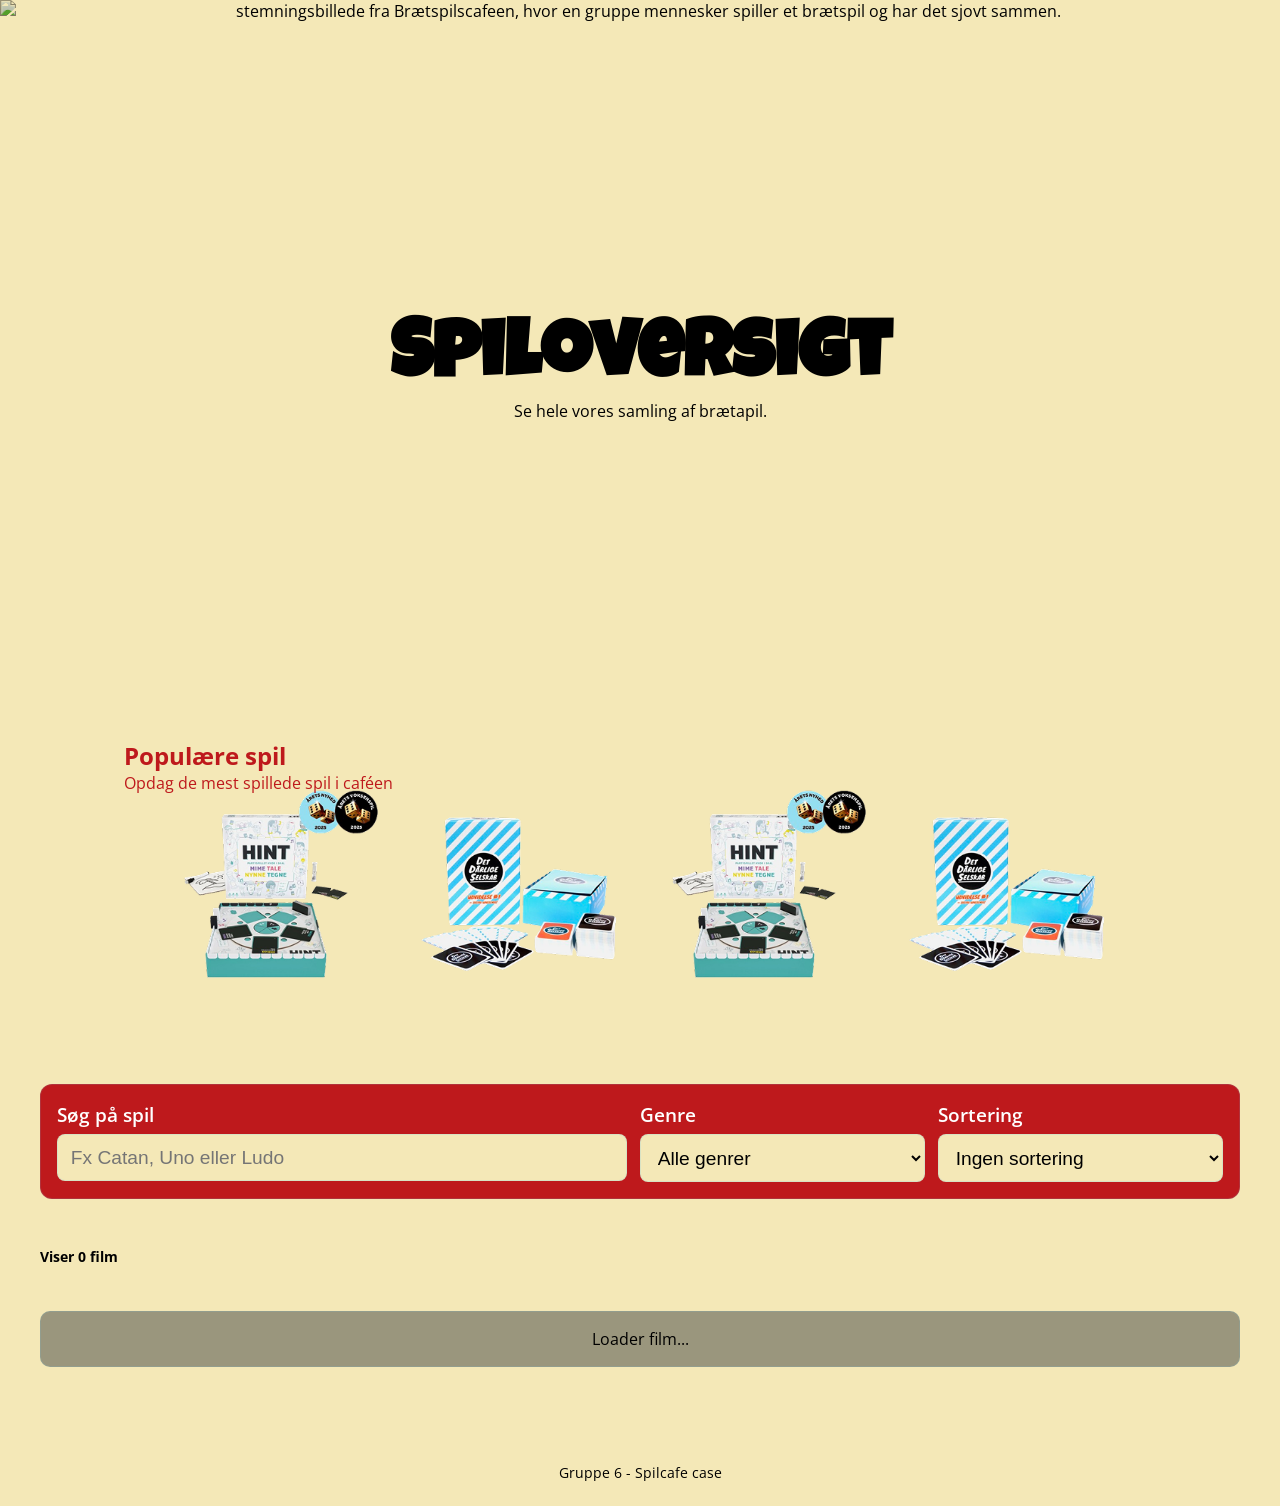
==== movie-app-main/index.html @ 8e628de6 "commit-nat" ====
<!doctype html>
<html lang="da">
  <head>
    <meta charset="UTF-8" />
    <meta name="viewport" content="width=device-width, initial-scale=1.0" />
    <title>Movie App</title>
    <link rel="stylesheet" href="app.css" />
    <link rel="shortcut icon" href="https://images.squarespace-cdn.com/content/v1/61fd2c9026a58c435d260f4c/1af90772-e642-4309-a2cb-f4161e36855e/SC-logo-2023-transparant-BG+Small+Crop.png?format=1500w" type="image/x-icon" />
    <link href="https://fonts.googleapis.com/css2?family=Luckiest+Guy&family=Open+Sans&display=swap" rel="stylesheet" />
  </head>

  <body>

  <header>
    <h1>Spiloversigt</h1>
    <p>Se hele vores samling af brætapil.</p>
    <img src="https://images.squarespace-cdn.com/content/v1/61fd2c9026a58c435d260f4c/a9104401-e768-4705-9af6-7a849b84ee5d/IMG20250704190926.jpg" alt="stemningsbillede fra Brætspilscafeen, hvor en gruppe mennesker spiller et brætspil og har det sjovt sammen." class="header-image">
  </header>  
  
<section class="hero">
  <div class="hero-slider">
    <img src="Img/hint.png" alt="Hint spil" class="hero-slide active" />
    <img src="Img/daarlige-selskab.png" alt="Det Dårlige Selskab" class="hero-slide" />
    <img src="Img/hint.png" alt="Hint spil" class="hero-slide active" />
    <img src="Img/daarlige-selskab.png" alt="Det Dårlige Selskab" class="hero-slide" />
  </div>

  <div class="hero-content">
    <h1>Populære spil</h1>
    <p>Opdag de mest spillede spil i caféen</p>
  </div>
</section>

    <main>
      <section class="controls">
        <div class="control-group">
          <label for="search-input">Søg på spil</label>
          <input type="text" id="search-input" placeholder="Fx Catan, Uno eller Ludo" />
        </div>

        <div class="control-group">
          <label for="genre-select">Genre</label>
          <select id="genre-select">
            <option value="all">Alle genrer</option>
          </select>
        </div>

        <div class="control-group">
          <label for="sort-select">Sortering</label>
          <select id="sort-select">
            <option value="none">Ingen sortering</option>
            <option value="title">Titel (A-Å)</option>
            <option value="year">Årstal (nyeste først)</option>
            <option value="rating">Rating (højeste først)</option>
          </select>
        </div>
      </section>

      <section class="status-bar">
        <p id="movie-count">Viser 0 film</p>
      </section>

      <section id="movie-list" class="movie-grid">
        <p class="loading">Loader film...</p>
      </section>
    </main>

    <footer>
      <p>Gruppe 6 - Spilcafe case</p>
    </footer>

    <!-- Game Detail Dialog -->
    <dialog id="movie-dialog">
      <form method="dialog">
        <button id="close-dialog" aria-label="Luk">✕</button>
        <div id="dialog-content">
          <!-- Spildetaljer indsættes her via JavaScript -->
        </div>
      </form>
    </dialog>

    <script src="app.js"></script>
  </body>
</html>
---- movie-app-main/app.css ----
:root {
  --clr-available: #778C00;
  --clr-not-available: #E63E24;
  --text-light: #FFFFFF;
  --text-dark: #000000;
  --bg-clr: #f4e8b7;
  --card-bg: #EFE3D8;
  --red-clr: #BE191C;
  --font-fam-headline: "Luckiest Guy";
  --font-fam-txt-body: "Open Sans";
}

* {
  margin: 0;
  padding: 0;
  box-sizing: border-box;
}


body {
  font-family: var(--font-fam-txt-body), sans-serif;
  background: var(--bg-clr);
  color: var(--text-dark);
  min-height: 100vh;
}

header {
  background: var(--bg-clr);
  text-align: center;
  overflow: hidden; /* vigtig! */
  position: relative;
  padding: 20rem 0 20rem;
}

header h1 {
  font-size: clamp(4rem, 7vw, 5rem);
  color: var(--text-dark);
  font-family: var(--font-fam-headline);
  position: relative;
  text-align: center;
  
}

header h1,
.subtitle {
  position: relative;
  z-index: 2;
}

.subtitle {
  font-size: 1.5rem;
  color: var(--red-clr);
  margin-top: 0.4rem;
  position:absolute;
  text-align: center;
 
}

.header-image {
  position: absolute;
  inset: 0; /* top:0; left:0; right:0; bottom:0 */
  width: 100%;
  height: 100%;
  object-fit: cover; /* fylder hele uden at strække */
  opacity: 0.8;
  z-index: 0;
  transition: opacity 0.2s ease-out;
  mix-blend-mode: multiply;
}

header::after {
  content: "";
  position: absolute;
  inset: 0;
  z-index: 1;

  background: linear-gradient(
    to bottom,
    rgba(244, 232, 183, 0) 60%,   /* gennemsigtigt (viser billede) */
    var(--bg-clr) 100%            /* din baggrund */
  );
}

.hero {
  padding: 2rem 1rem;
  position: relative;
  min-height: 30vh;
  padding: 2rem;
  display: flex;
  flex-direction: column;
  justify-content: flex-start;
}

/* slider container */
.hero-slider {
  position: absolute;
  inset: 0;
  display: flex;
  gap: 1.5rem;
  justify-content: center;
  overflow-x: auto;
  align-items: center;
  flex: 1;
}

/* billeder */
.hero-slide {
  min-width: 180px;   
  max-width: 220px;
  height: 260px;
  padding-top: 1rem;
  object-fit: contain;
  border-radius: 12px;

  transition: transform 0.2s ease;
  cursor: pointer;
}

/* aktivt billede */
.hero-slide.active {
  opacity: 1;
}
.hero-slide:hover {
  transform: scale(1.1);
}

/* tekst ovenpå */
.hero-content {
  position: absolute;
  z-index: 2;
  text-align: left;
  top: 1.5rem;
  left: 1.5rem;
  transform: translateY(-50%);
  color: var(--red-clr);
  margin-left: 100px;
}


main {
  width: min(1200px, 94vw);
  margin: 0 auto;
  padding: 1.5rem 0 3rem;
}

.movie-grid {
  display: grid;
  grid-template-columns: 1fr;
  gap: clamp(1.5rem, 3vw, 2.5rem);
  padding: 2rem 0;
}

@media (min-width: 600px) {
  .movie-grid {
    grid-template-columns: 1fr 1fr;
  }
}

@media (min-width: 992px) {
  .movie-grid {
    grid-template-columns: 1fr 1fr 1fr;
  }
}

@media (min-width: 1400px) {
  .movie-grid {
    grid-template-columns: 1fr 1fr 1fr 1fr;
  }
}

.movie-card {
  background: var(--card-bg);
  border: 1px solid rgba(255, 255, 255, 0.2);
  border-radius: 16px;
  overflow: hidden;
  cursor: pointer;
  box-shadow: 0 4px 16px rgba(0, 0, 0, 0.3);
  transition:
    transform 200ms ease,
    box-shadow 200ms ease,
    border-color 200ms ease;
  font-family: var(--font-fam-txt-body);
  color: var(--text-dark);
  width: 350px;
}

.movie-card:hover {
  transform: translateY(-8px) scale(1.02);
  box-shadow: 0 20px 40px rgba(0, 0, 0, 0.45);
  border-color: #000000;
}

.movie-card:focus-visible {
  outline: 2px solid 
}

.movie-poster {
  width: 100%;
  height: 400px;
  object-fit: cover;
  display: block;
  transition: transform 200ms ease;
}

.movie-card:hover .movie-poster {
  transform: scale(1.05);
}

.movie-info {
  padding: 1.5rem;
}

.movie-info h2 {
  font-size: clamp(1.125rem, 2vw, 1.375rem);
  font-weight: 600;
  color: var(--text-dark);
  margin: 0 0 0.5rem 0;
}

.genre {
  font-size: 0.8rem;
  color: #d5e5f1;
  margin-top: 0.3rem;
}


.controls {
  background: var(--red-clr);
  border: 1px solid rgba(105, 200, 240, 0.15);
  border-radius: 12px;
  backdrop-filter: blur(4px);
  padding: 1rem;
  display: grid;
  grid-template-columns: 2fr 1fr 1fr;
  gap: 0.8rem;
  margin-bottom: 3rem;
  margin-top: 3rem;
  color: var(--text-light);
}

.control-group {
  display: flex;
  flex-direction: column;
  gap: 0.4rem;
}

.control-group label {
  font-weight: 600;
  font-size: 1.2rem;
  color: var(--text-muted);
}

.control-group input,
.control-group select {
  width: 100%;
  background: var(--bg-clr);
  border: 1px solid rgba(105, 200, 240, 0.2);
  color: var(--text-dark);
  border-radius: 8px;
  padding: 0.7rem 0.8rem;
  font-size: 1.2rem;
  outline: 2px solid transparent;
  transition: outline-color 160ms ease;
}

.control-group input:focus,
.control-group select:focus {
  outline-color: rgba(105, 200, 240, 0.3);
  border-color: var(--accent);
}

/* ===== DAG 4: Enhanced Cards & Badges ===== */
.title-row {
  display: flex;
  justify-content: space-between;
  align-items: center;
  gap: 0.5rem;
  margin-bottom: 0.4rem;
}

.year-badge {
  border-radius: 999px;
  background: rgba(105, 200, 240, 0.2);
  color: #92dafd;
  font-size: 0.68rem;
  font-weight: 700;
  padding: 0.35rem 0.42rem;
  white-space: nowrap;
}

.movie-rating {
  margin-top: 0.45rem;
  color: #ffcf4d;
  font-weight: 700;
  font-size: 1rem;
}

.director-line {
  font-size: 0.75rem;
  color: #d1e1ed;
  margin-top: 0.4rem;
  line-height: 1.4;
}


@keyframes dialog-in {
  from {
    opacity: 0;
    transform: translate(-50%, -46%) scale(0.94);
  }
  to {
    opacity: 1;
    transform: translate(-50%, -50%) scale(1);
  }
}

@keyframes backdrop-in {
  from {
    opacity: 0;
  }
  to {
    opacity: 1;
  }
}

dialog#movie-dialog {
  width: min(94vw, 980px);
  max-height: 90vh;
  padding: 0;
  border: 1px solid rgba(105, 200, 240, 0.24);
  border-radius: 14px;
  background: #d1ceae;
  color: var(--text-light);
  box-shadow: 0 28px 60px rgba(0, 0, 0, 0.6);
  overflow: hidden;
  position: fixed;
  left: 50%;
  top: 50%;
  transform: translate(-50%, -50%);
  margin: 0;
  animation: dialog-in 260ms cubic-bezier(0.22, 1, 0.36, 1) both;
}

dialog#movie-dialog::backdrop {
  background: rgba(2, 5, 10, 0.72);
  backdrop-filter: blur(6px);
  animation: backdrop-in 260ms ease both;
}

dialog#movie-dialog form {
  margin: 0;
  padding: 0;
}

#close-dialog {
  position: absolute;
  top: 0.85rem;
  right: 0.85rem;
  width: 2.35rem;
  height: 2.35rem;
  border-radius: 999px;
  border: 1px solid rgba(105, 200, 240, 0.35);
  background: rgba(12, 17, 26, 0.75);
  color: var(--text-light);
  font-size: 1.1rem;
  cursor: pointer;
  display: grid;
  place-items: center;
  transition:
    background-color 160ms ease,
    color 160ms ease,
    transform 160ms ease;
  z-index: 10;
}

#close-dialog:hover,
#close-dialog:focus-visible {
  background: var(--accent);
  color: var(--bg-dark);
  transform: scale(1.06);
}

#dialog-content {
  display: grid;
  grid-template-columns: minmax(260px, 0.95fr) 1.4fr;
  gap: 1.6rem;
  align-items: start;
  padding: 1.4rem;
  overflow-y: auto;
  max-height: 90vh;
}

#dialog-content img.movie-poster {
  width: 100%;
  height: auto;
  border-radius: 10px;
  border: 1px solid rgba(105, 200, 240, 0.2);
  box-shadow: 0 16px 40px rgba(0, 0, 0, 0.45);
}

.dialog-details {
  display: flex;
  flex-direction: column;
  gap: 0.75rem;
  padding-right: 0.6rem;
}

#dialog-content h2 {
  margin: 0;
  font-size: clamp(1.45rem, 3.2vw, 2rem);
  line-height: 1.2;
  color: black;
}

#dialog-content .movie-year {
  display: inline-block;
  margin-left: 0.45rem;
  padding: 0.2rem 0.55rem;
  border-radius: 999px;
  background: rgba(105, 200, 240, 0.18);
  color: rgba(105, 200, 240, 0.18);
  font-size: 0.85rem;
  font-weight: 700;
}

#dialog-content p {
  margin: 0;
  color: rgba(0, 0, 0, 0.18);
  line-height: 1.55;
}

#dialog-content p strong {
  color: var(--text-light);
}

#dialog-content .movie-genre {
  color: black;
  font-size: 0.95rem;
}

.movie-description {
  margin-top: 0.45rem !important;
  padding: 0.9rem;
  background: rgba(105, 200, 240, 0.08);
  border: 1px solid rgba(105, 200, 240, 0.2);
  border-left: 4px solid var(--accent);
  border-radius: 10px;
  color: var(--text-light) !important;
}

@media (max-width: 768px) {
  #dialog-content {
    grid-template-columns: 1fr;
    gap: 1rem;
    padding: 1rem;
  }

  #dialog-content img.movie-poster {
    max-width: 300px;
    margin: 0 auto;
  }

  .dialog-details {
    text-align: center;
    padding-right: 0;
  }
}

/* ===== Status & Empty States ===== */
.status-bar {
  margin: 0.8rem 0;
}

#movie-count {
  font-size: 0.9rem;
  color: var(--text-muted);
  font-weight: 700;
}

.empty,
.loading {
  text-align: center;
  color: var(--text-muted);
  border: 1px solid rgba(105, 200, 240, 0.15);
  border-radius: 10px;
  padding: 1rem;
  background: rgba(20, 28, 39, 0.4);
  grid-column: 1 / -1;
}

footer {
  text-align: center;
  color: var(--text-muted);
  font-size: 0.85rem;
  padding: 1rem 0 1.5rem;
}

/* ===== Responsive ===== */
@media (max-width: 900px) {
  .controls {
    grid-template-columns: 1fr;
  }
}

@media (max-width: 700px) {
  header {
    padding: 1rem 0.8rem;
  }

  .controls {
    padding: 0.8rem;
  }

  #dialog-content h2 {
    font-size: 1.5rem;
  }

  .movie-card .movie-poster {
    height: 300px;
  }
}
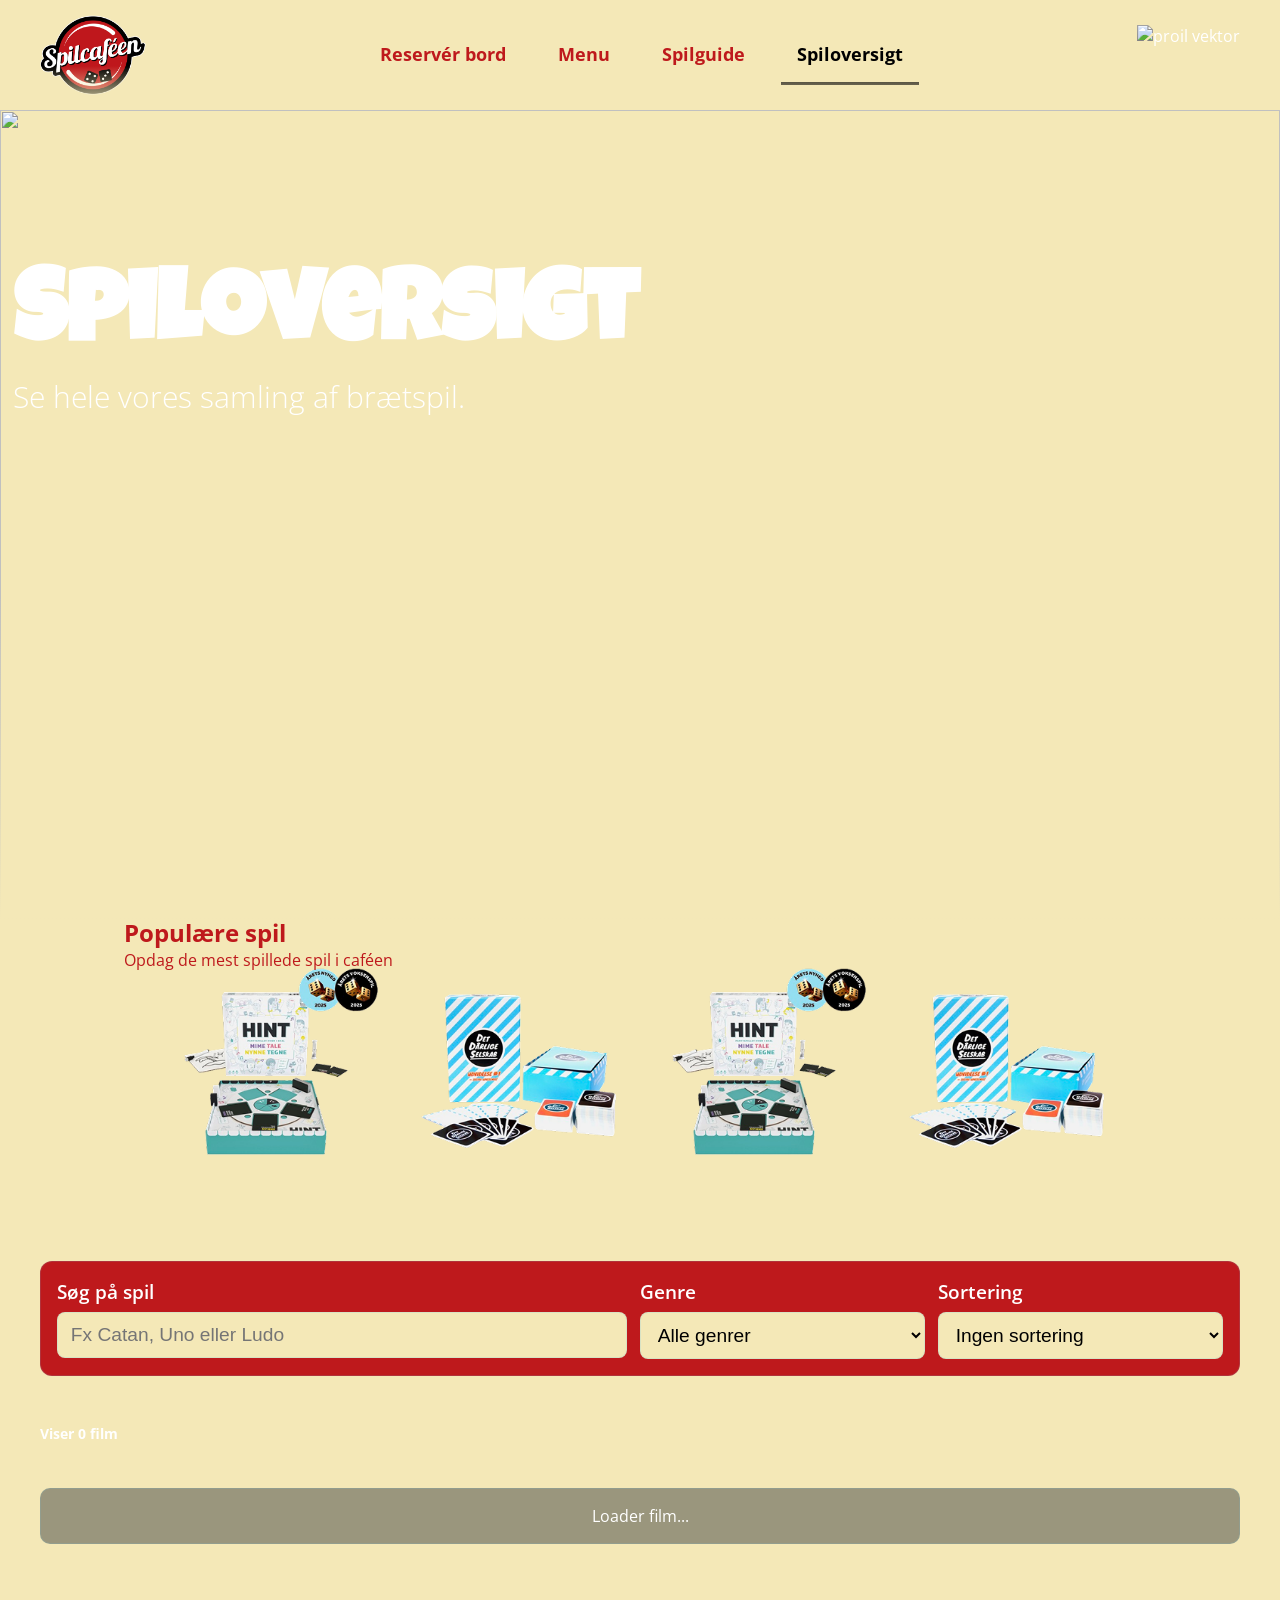
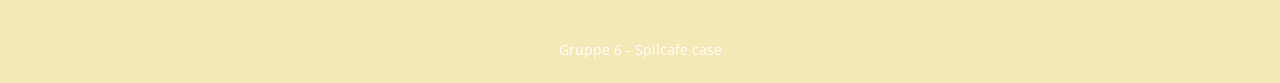
==== commit 808b234a: "commit" ====
--- a/movie-app-main/index.html
+++ b/movie-app-main/index.html
@@ -3,18 +3,32 @@
   <head>
     <meta charset="UTF-8" />
     <meta name="viewport" content="width=device-width, initial-scale=1.0" />
-    <title>Movie App</title>
+    <title>Spilcafeen</title>
     <link rel="stylesheet" href="app.css" />
     <link rel="shortcut icon" href="https://images.squarespace-cdn.com/content/v1/61fd2c9026a58c435d260f4c/1af90772-e642-4309-a2cb-f4161e36855e/SC-logo-2023-transparant-BG+Small+Crop.png?format=1500w" type="image/x-icon" />
     <link href="https://fonts.googleapis.com/css2?family=Luckiest+Guy&family=Open+Sans&display=swap" rel="stylesheet" />
   </head>
 
   <body>
+<header class="navbar">
+  <img id="logo" src="Img/spilcafe-logo.webp" alt="logo">
+   <ul>
+    <li><a href="#">Reservér bord</a></li>
+    <li><a href="#">Menu</a></li>
+    <li><a href="#">Spilguide</a></li>
+    <li><a id="spiloversigt" href="#">Spiloversigt</a></li>
+  </ul>
+  <img id="profil-vektor" src="img/profil-vector.png" alt="proil vektor">
+</header>
 
   <header>
     <h1>Spiloversigt</h1>
-    <p>Se hele vores samling af brætapil.</p>
-    <img src="https://images.squarespace-cdn.com/content/v1/61fd2c9026a58c435d260f4c/a9104401-e768-4705-9af6-7a849b84ee5d/IMG20250704190926.jpg" alt="stemningsbillede fra Brætspilscafeen, hvor en gruppe mennesker spiller et brætspil og har det sjovt sammen." class="header-image">
+    <p class="subtitle">Se hele vores samling af brætspil.</p>
+    <ul>
+      <li></li>
+      
+    </ul>
+    <img src="Img/baggrund12.png" class="header-image">
   </header>  
   
 <section class="hero">
@@ -26,7 +40,7 @@
   </div>
 
   <div class="hero-content">
-    <h1>Populære spil</h1>
+    <h2>Populære spil</h2>
     <p>Opdag de mest spillede spil i caféen</p>
   </div>
 </section>
--- a/movie-app-main/app.css
+++ b/movie-app-main/app.css
@@ -15,12 +15,53 @@
   padding: 0;
   box-sizing: border-box;
 }
+.navbar {
+  display: flex;
+  align-items: center;
+  justify-content: space-between;
+  padding: 20px 40px;
+  height: 110px;
+}
+
+.navbar ul {
+  list-style: none;
+  display: flex;
+  gap: 20px;
+  margin: 0;
+  padding: 0;
+  font-family: var(--font-fam-txt-body);
+  font-weight: bold;
+  font-size: large;
+}
+.navbar a {
+  display: block;
+  padding: 1rem;
+  color: var(--red-clr);
+  text-decoration: none;
+  transition: transform 0.2s ease;
+}
+
+.navbar a#spiloversigt {
+  color: black;
+  font-weight: bold;
+    border-bottom: 3px solid black;
+}
+
+.navbar #logo {
+height: 80px;
+  width: auto;
+}
+
+.navbar #profil-vektor {
+ height: 60px;
+  width: auto;
+}
 
 
 body {
   font-family: var(--font-fam-txt-body), sans-serif;
   background: var(--bg-clr);
-  color: var(--text-dark);
+  color: white;
   min-height: 100vh;
 }
 
@@ -33,40 +74,44 @@
 }
 
 header h1 {
-  font-size: clamp(4rem, 7vw, 5rem);
-  color: var(--text-dark);
+  font-size: 100px;
+  color: white;
   font-family: var(--font-fam-headline);
   position: relative;
-  text-align: center;
-  
+  text-align: left;
+  padding-left: 1%;
+  z-index: 3;
 }
 
 header h1,
 .subtitle {
   position: relative;
   z-index: 2;
+  bottom: 160px;
 }
 
 .subtitle {
-  font-size: 1.5rem;
-  color: var(--red-clr);
+  color: white;
   margin-top: 0.4rem;
-  position:absolute;
-  text-align: center;
- 
+  position:relative;
+  text-align: left;
+  padding-left: 1%;
+  z-index: 3;
+  font-family: var(--font-fam-txt-body);
+ font-size: 30px;
+ font-weight: 50;
 }
 
 .header-image {
   position: absolute;
-  inset: 0; /* top:0; left:0; right:0; bottom:0 */
+  inset: 0;
   width: 100%;
   height: 100%;
-  object-fit: cover; /* fylder hele uden at strække */
-  opacity: 0.8;
+  object-fit: cover;
+  opacity: 1;
   z-index: 0;
-  transition: opacity 0.2s ease-out;
-  mix-blend-mode: multiply;
-}
+}
+
 
 header::after {
   content: "";
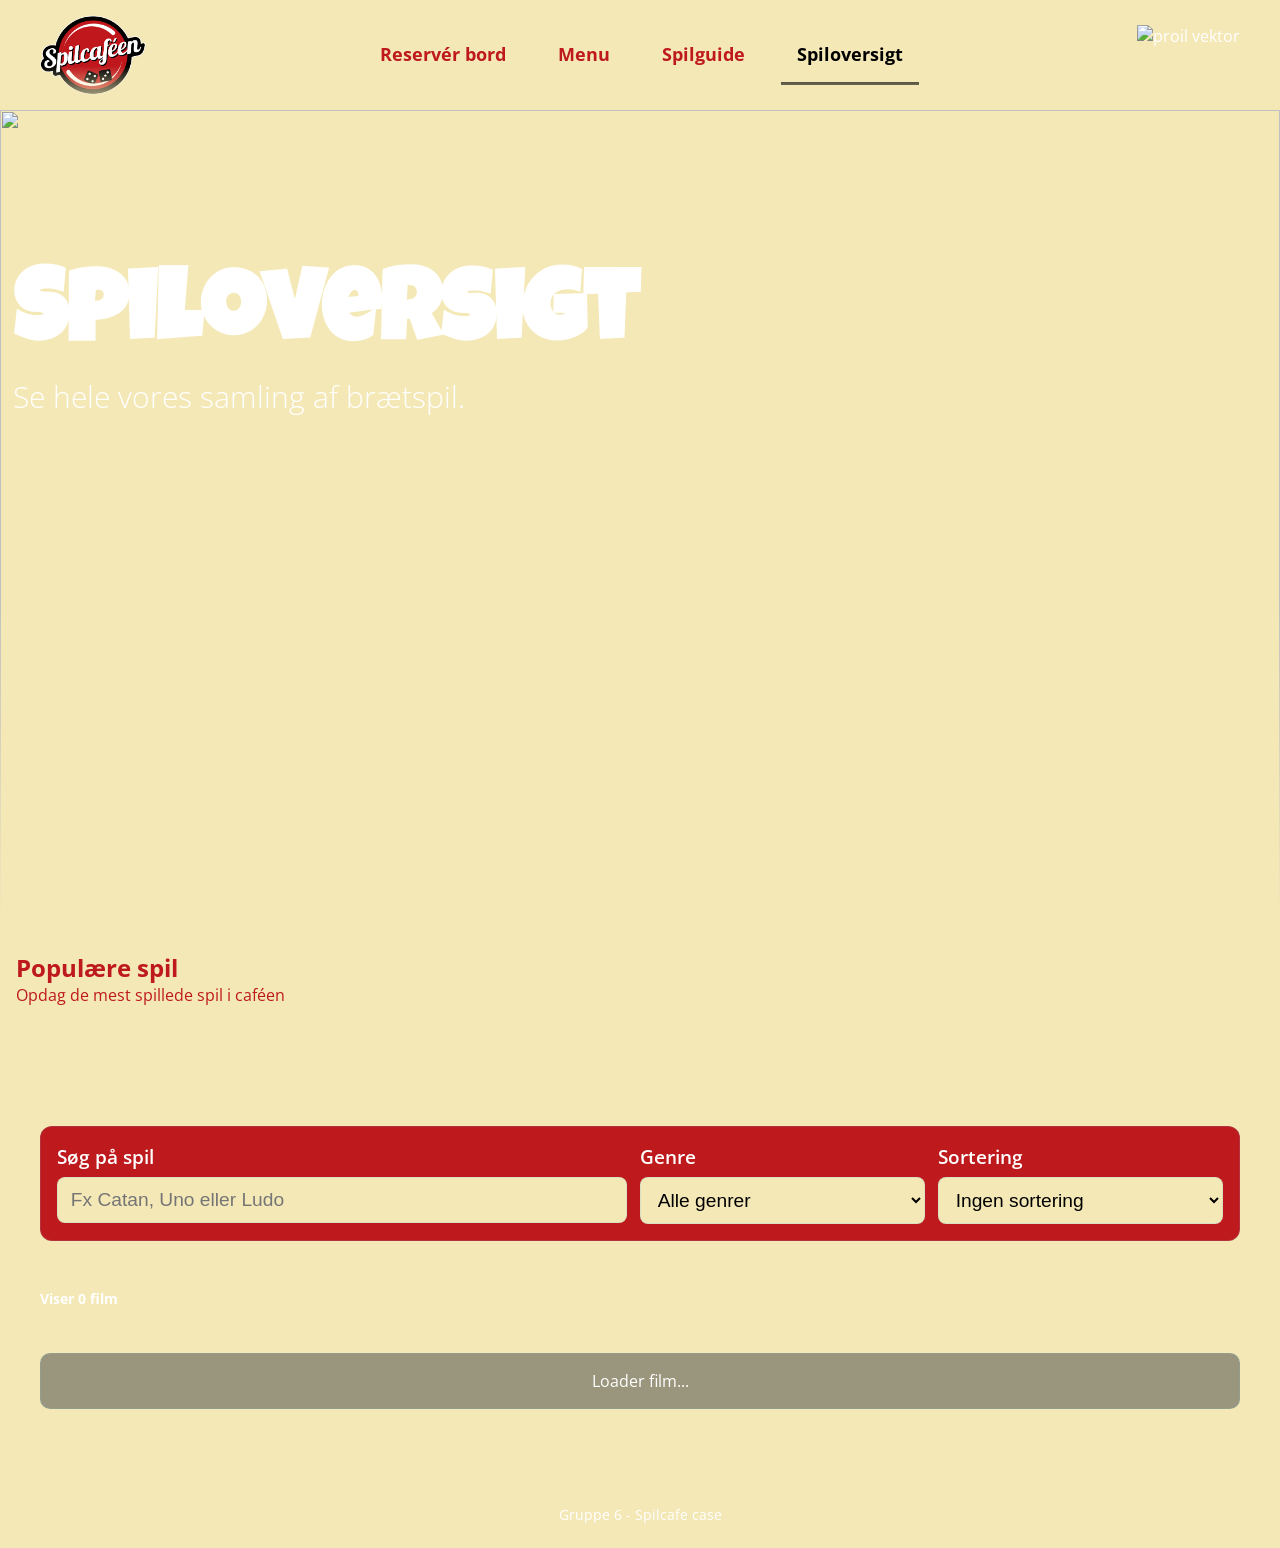
==== commit b67e57f2: "commit-Nat Igang med Hero-section" ====
--- a/movie-app-main/index.html
+++ b/movie-app-main/index.html
@@ -32,16 +32,13 @@
   </header>  
   
 <section class="hero">
-  <div class="hero-slider">
-    <img src="Img/hint.png" alt="Hint spil" class="hero-slide active" />
-    <img src="Img/daarlige-selskab.png" alt="Det Dårlige Selskab" class="hero-slide" />
-    <img src="Img/hint.png" alt="Hint spil" class="hero-slide active" />
-    <img src="Img/daarlige-selskab.png" alt="Det Dårlige Selskab" class="hero-slide" />
-  </div>
-
   <div class="hero-content">
     <h2>Populære spil</h2>
     <p>Opdag de mest spillede spil i caféen</p>
+  </div>
+
+  <div class="hero-slider" id="hero-slider">
+    <!-- JS indsætter kort -->
   </div>
 </section>
 
--- a/movie-app-main/app.css
+++ b/movie-app-main/app.css
@@ -127,38 +127,27 @@
 }
 
 .hero {
-  padding: 2rem 1rem;
-  position: relative;
-  min-height: 30vh;
-  padding: 2rem;
-  display: flex;
-  flex-direction: column;
-  justify-content: flex-start;
+   padding: 2rem 1rem;
 }
 
 /* slider container */
 .hero-slider {
   position: absolute;
   inset: 0;
-  display: flex;
-  gap: 1.5rem;
-  justify-content: center;
-  overflow-x: auto;
-  align-items: center;
-  flex: 1;
-}
-
-/* billeder */
+}
+
+/*billeder */
 .hero-slide {
-  min-width: 180px;   
-  max-width: 220px;
-  height: 260px;
-  padding-top: 1rem;
-  object-fit: contain;
-  border-radius: 12px;
-
-  transition: transform 0.2s ease;
-  cursor: pointer;
+  position: absolute;
+  inset: 0;
+
+  width: 100%;
+  height: 100%;
+
+  object-fit: cover;
+
+  opacity: 0;
+  transition: opacity 1s ease;
 }
 
 /* aktivt billede */
@@ -171,14 +160,8 @@
 
 /* tekst ovenpå */
 .hero-content {
-  position: absolute;
-  z-index: 2;
-  text-align: left;
-  top: 1.5rem;
-  left: 1.5rem;
-  transform: translateY(-50%);
+  margin-bottom: 1rem;
   color: var(--red-clr);
-  margin-left: 100px;
 }
 
 
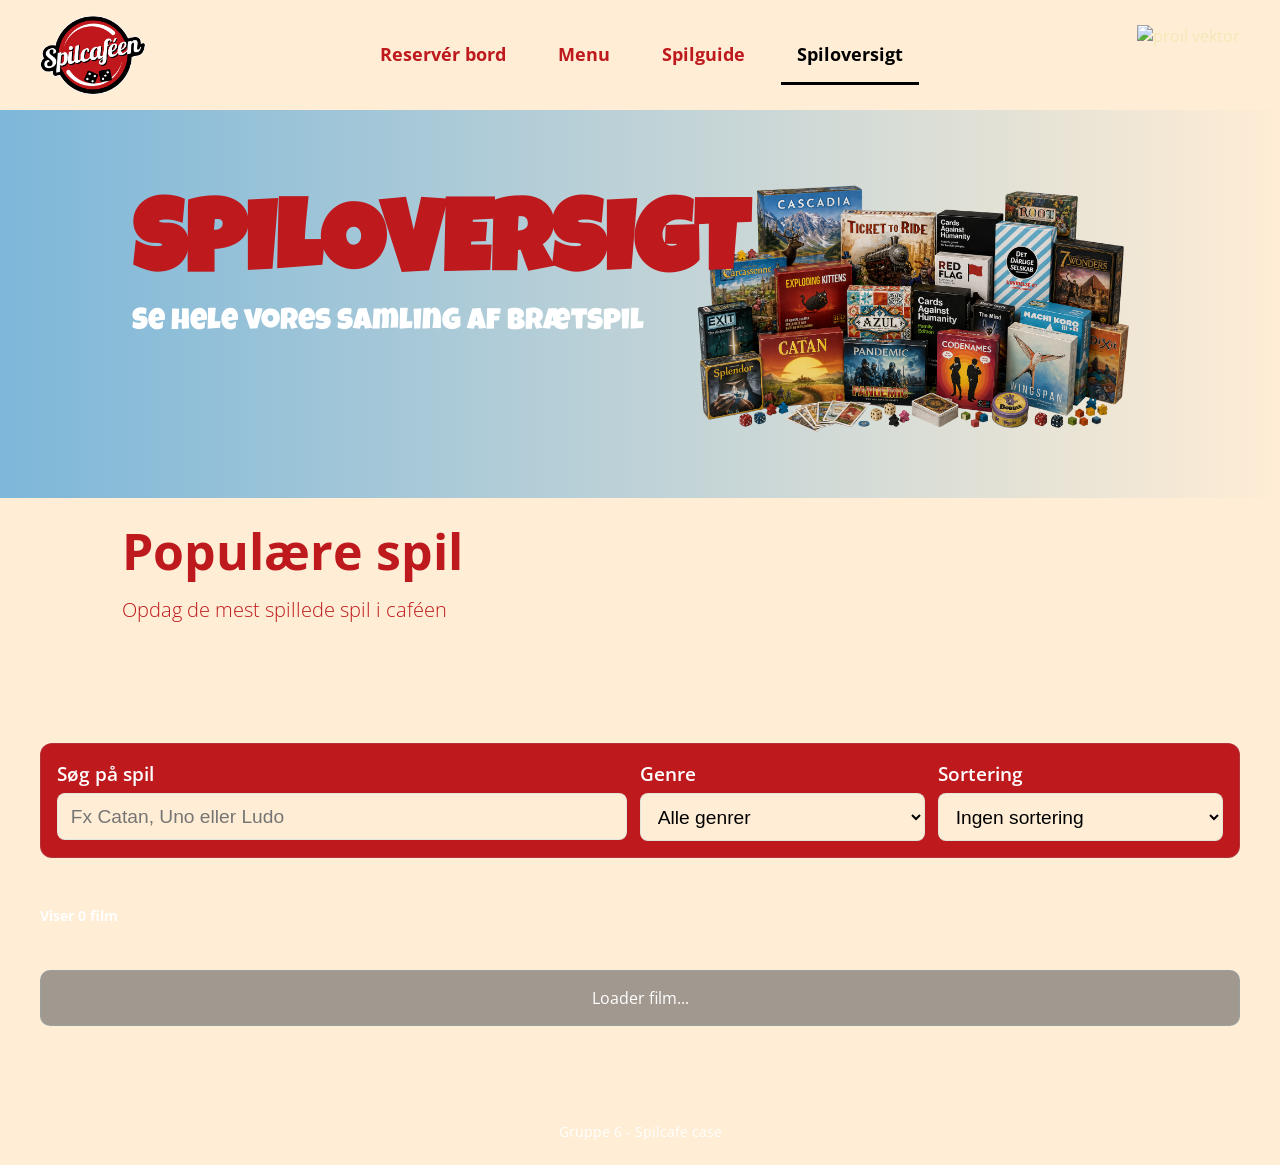
==== commit b8b2c5f3: "commit" ====
--- a/movie-app-main/index.html
+++ b/movie-app-main/index.html
@@ -3,14 +3,14 @@
   <head>
     <meta charset="UTF-8" />
     <meta name="viewport" content="width=device-width, initial-scale=1.0" />
-    <title>Spilcafeen</title>
+    <title>Spilcaféen</title>
     <link rel="stylesheet" href="app.css" />
     <link rel="shortcut icon" href="https://images.squarespace-cdn.com/content/v1/61fd2c9026a58c435d260f4c/1af90772-e642-4309-a2cb-f4161e36855e/SC-logo-2023-transparant-BG+Small+Crop.png?format=1500w" type="image/x-icon" />
     <link href="https://fonts.googleapis.com/css2?family=Luckiest+Guy&family=Open+Sans&display=swap" rel="stylesheet" />
   </head>
 
   <body>
-<header class="navbar">
+<nav class="navbar">
   <img id="logo" src="Img/spilcafe-logo.webp" alt="logo">
    <ul>
     <li><a href="#">Reservér bord</a></li>
@@ -19,27 +19,26 @@
     <li><a id="spiloversigt" href="#">Spiloversigt</a></li>
   </ul>
   <img id="profil-vektor" src="img/profil-vector.png" alt="proil vektor">
+</nav> 
+
+  <header class="hero-header">
+  <div class="hero-row">
+    <div class="hero-text">
+      <h1>SPILOVERSIGT</h1>
+      <p class="subtitle">Se hele vores samling af brætspil</p>
+    </div>
+
+    <img class="hero-side-image" src="Img/spilbillede2.png" alt="Brætspil">
+  </div>
 </header>
-
-  <header>
-    <h1>Spiloversigt</h1>
-    <p class="subtitle">Se hele vores samling af brætspil.</p>
-    <ul>
-      <li></li>
-      
-    </ul>
-    <img src="Img/baggrund12.png" class="header-image">
-  </header>  
   
 <section class="hero">
   <div class="hero-content">
     <h2>Populære spil</h2>
-    <p>Opdag de mest spillede spil i caféen</p>
+    <p id="hero-subconetent">Opdag de mest spillede spil i caféen</p>
   </div>
 
-  <div class="hero-slider" id="hero-slider">
-    <!-- JS indsætter kort -->
-  </div>
+  <div id="popular-games" class="popular-games-row"></div>
 </section>
 
     <main>
--- a/movie-app-main/app.css
+++ b/movie-app-main/app.css
@@ -3,8 +3,8 @@
   --clr-not-available: #E63E24;
   --text-light: #FFFFFF;
   --text-dark: #000000;
-  --bg-clr: #f4e8b7;
-  --card-bg: #EFE3D8;
+  --bg-clr: #FFEDD5;
+  --card-bg: white;
   --red-clr: #BE191C;
   --font-fam-headline: "Luckiest Guy";
   --font-fam-txt-body: "Open Sans";
@@ -21,6 +21,7 @@
   justify-content: space-between;
   padding: 20px 40px;
   height: 110px;
+  color:#f4e8b7;
 }
 
 .navbar ul {
@@ -66,21 +67,42 @@
 }
 
 header {
-  background: var(--bg-clr);
+  background:linear-gradient(to right, #7db7d9, #FFEDD5);
   text-align: center;
   overflow: hidden; /* vigtig! */
   position: relative;
-  padding: 20rem 0 20rem;
+  padding: 8rem 0 0rem;
 }
 
 header h1 {
   font-size: 100px;
-  color: white;
+  color: var(--red-clr);
   font-family: var(--font-fam-headline);
   position: relative;
   text-align: left;
-  padding-left: 1%;
+  padding-left: 8.5%;
+  padding-top: 20%;
   z-index: 3;
+
+}
+
+.hero-row {
+  display: flex;
+  justify-content: space-between;
+  align-items: center;
+  padding: 0 5rem;
+}
+
+.hero-text {
+  max-width: 55%;
+}
+
+.hero-side-image {
+  width: 550px;
+  height: auto;
+ position: relative;
+  transform: translateY(-60px);
+  padding-right: 10%;
 }
 
 header h1,
@@ -95,73 +117,84 @@
   margin-top: 0.4rem;
   position:relative;
   text-align: left;
-  padding-left: 1%;
+  padding-left: 8.5%;
   z-index: 3;
-  font-family: var(--font-fam-txt-body);
+  font-family: var(--font-fam-headline);
  font-size: 30px;
- font-weight: 50;
-}
-
-.header-image {
-  position: absolute;
-  inset: 0;
-  width: 100%;
-  height: 100%;
-  object-fit: cover;
-  opacity: 1;
-  z-index: 0;
-}
-
-
-header::after {
-  content: "";
-  position: absolute;
-  inset: 0;
-  z-index: 1;
-
-  background: linear-gradient(
-    to bottom,
-    rgba(244, 232, 183, 0) 60%,   /* gennemsigtigt (viser billede) */
-    var(--bg-clr) 100%            /* din baggrund */
-  );
+ font-weight: lighter;
 }
 
 .hero {
    padding: 2rem 1rem;
 }
 
-/* slider container */
-.hero-slider {
-  position: absolute;
-  inset: 0;
-}
-
-/*billeder */
-.hero-slide {
-  position: absolute;
-  inset: 0;
-
+.popular-games-row {
+  display: flex;
+  gap: 3rem;
+  flex-wrap: wrap;
+  padding: 2rem 7.5rem;
+}
+
+.popular-card {
+  width: 250px!important;
+  background: white;
+  border-radius: 16px;
+  overflow: hidden;
+  box-shadow: 0 4px 16px rgba(0, 0, 0, 0.15);
+  color: black;
+}
+
+.popular-card .movie-poster {
   width: 100%;
-  height: 100%;
-
+  height: 250px;
   object-fit: cover;
-
-  opacity: 0;
-  transition: opacity 1s ease;
-}
-
-/* aktivt billede */
-.hero-slide.active {
-  opacity: 1;
-}
-.hero-slide:hover {
-  transform: scale(1.1);
+  display: block;
+}
+
+.popular-card .movie-info {
+  padding: 0.8rem;
+}
+
+.popular-card .movie-info h2 {
+  font-size: 1.1rem;
+  margin-bottom: 0.3rem;
+}
+
+.popular-card .genre {
+  font-size: 0.9rem;
+  color: #666;
+  margin-bottom: 0.3rem;
+}
+
+.popular-card .movie-rating {
+  font-size: 0.95rem;
+  margin-bottom: 0.3rem;
+}
+
+@media (max-width: 700px) {
+  .popular-card {
+    width: 100%;
+  }
 }
 
 /* tekst ovenpå */
 .hero-content {
-  margin-bottom: 1rem;
+  margin-bottom: 0rem;
   color: var(--red-clr);
+  margin-top: -13px;
+  padding-left: 8.5%;
+}
+.hero-content h2{
+  font-size: 50px;
+  margin-bottom: 1%;
+  font-family: var(--font-fam-txt-body);
+  font-weight:bold
+
+}
+
+.hero-content #hero-subconetent{
+  font-size: 20px;
+  font-weight: lighter;
 }
 
 
@@ -262,7 +295,6 @@
   grid-template-columns: 2fr 1fr 1fr;
   gap: 0.8rem;
   margin-bottom: 3rem;
-  margin-top: 3rem;
   color: var(--text-light);
 }
 
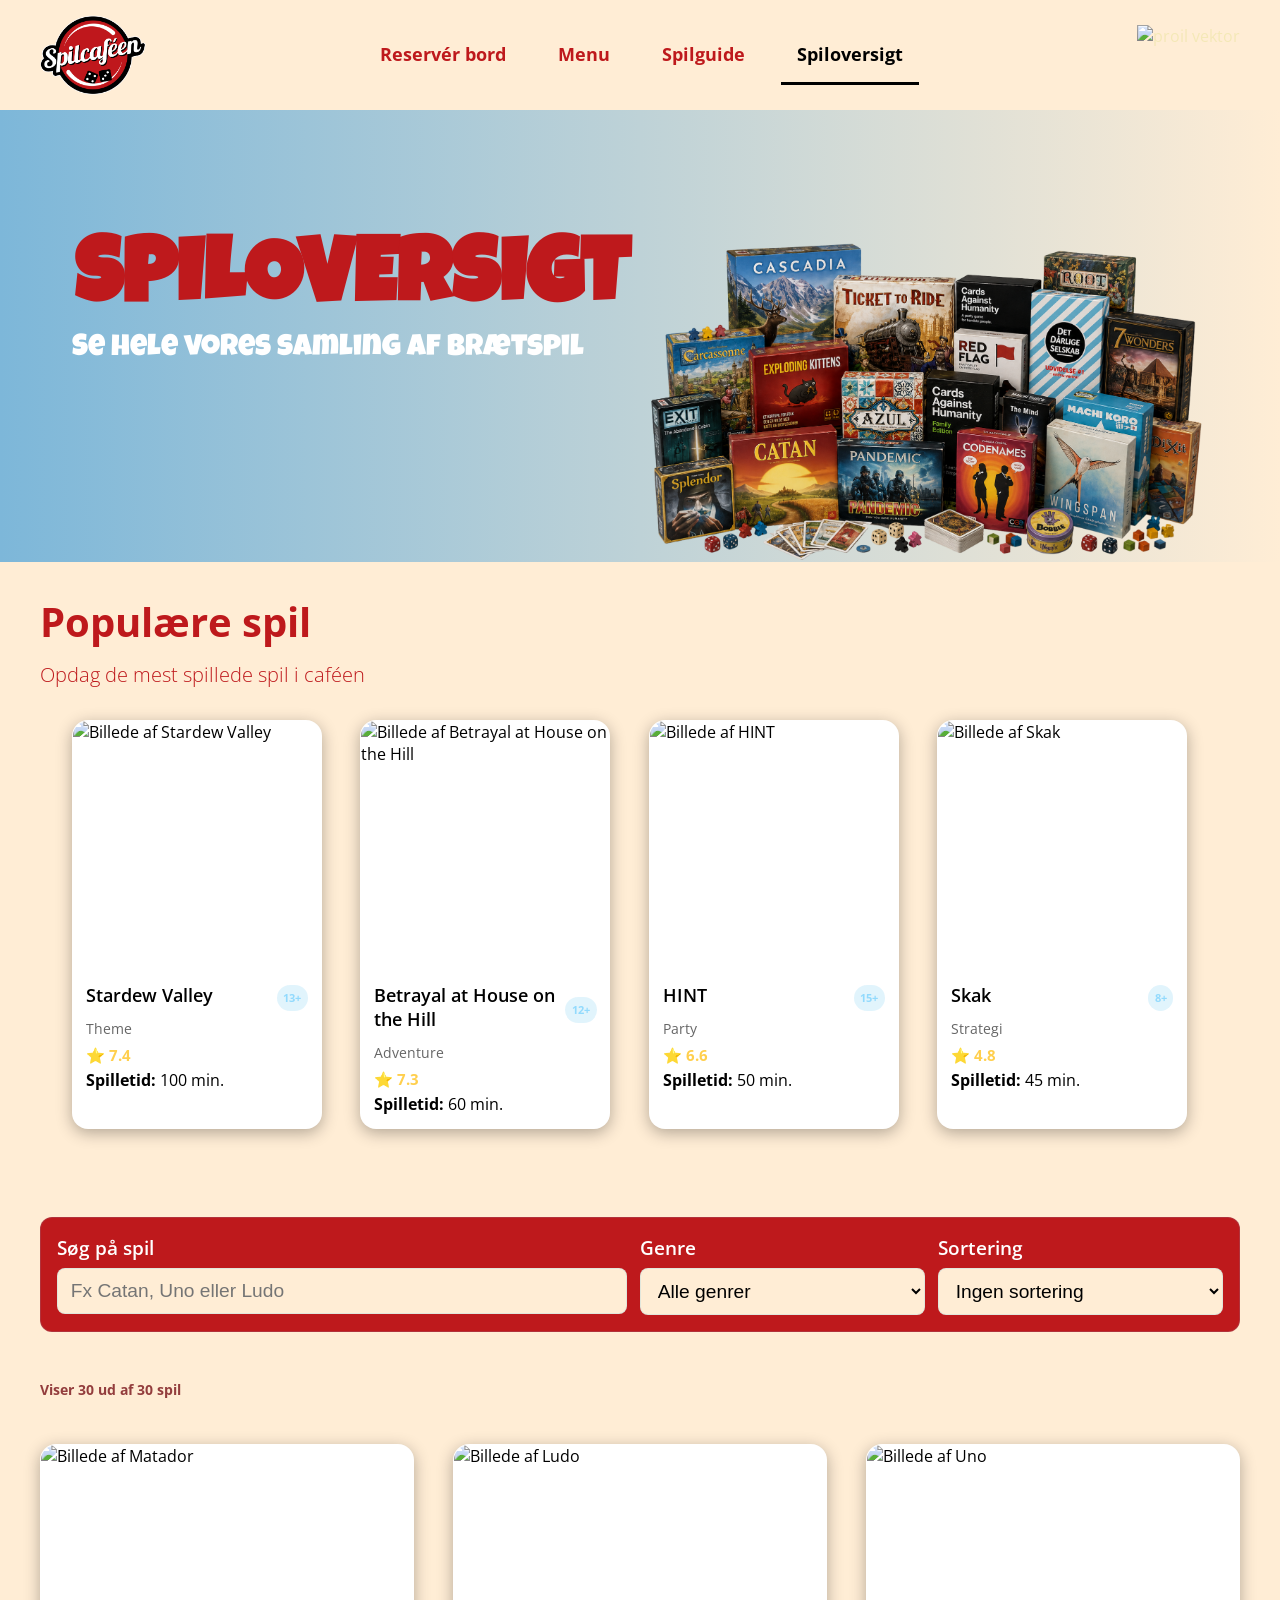
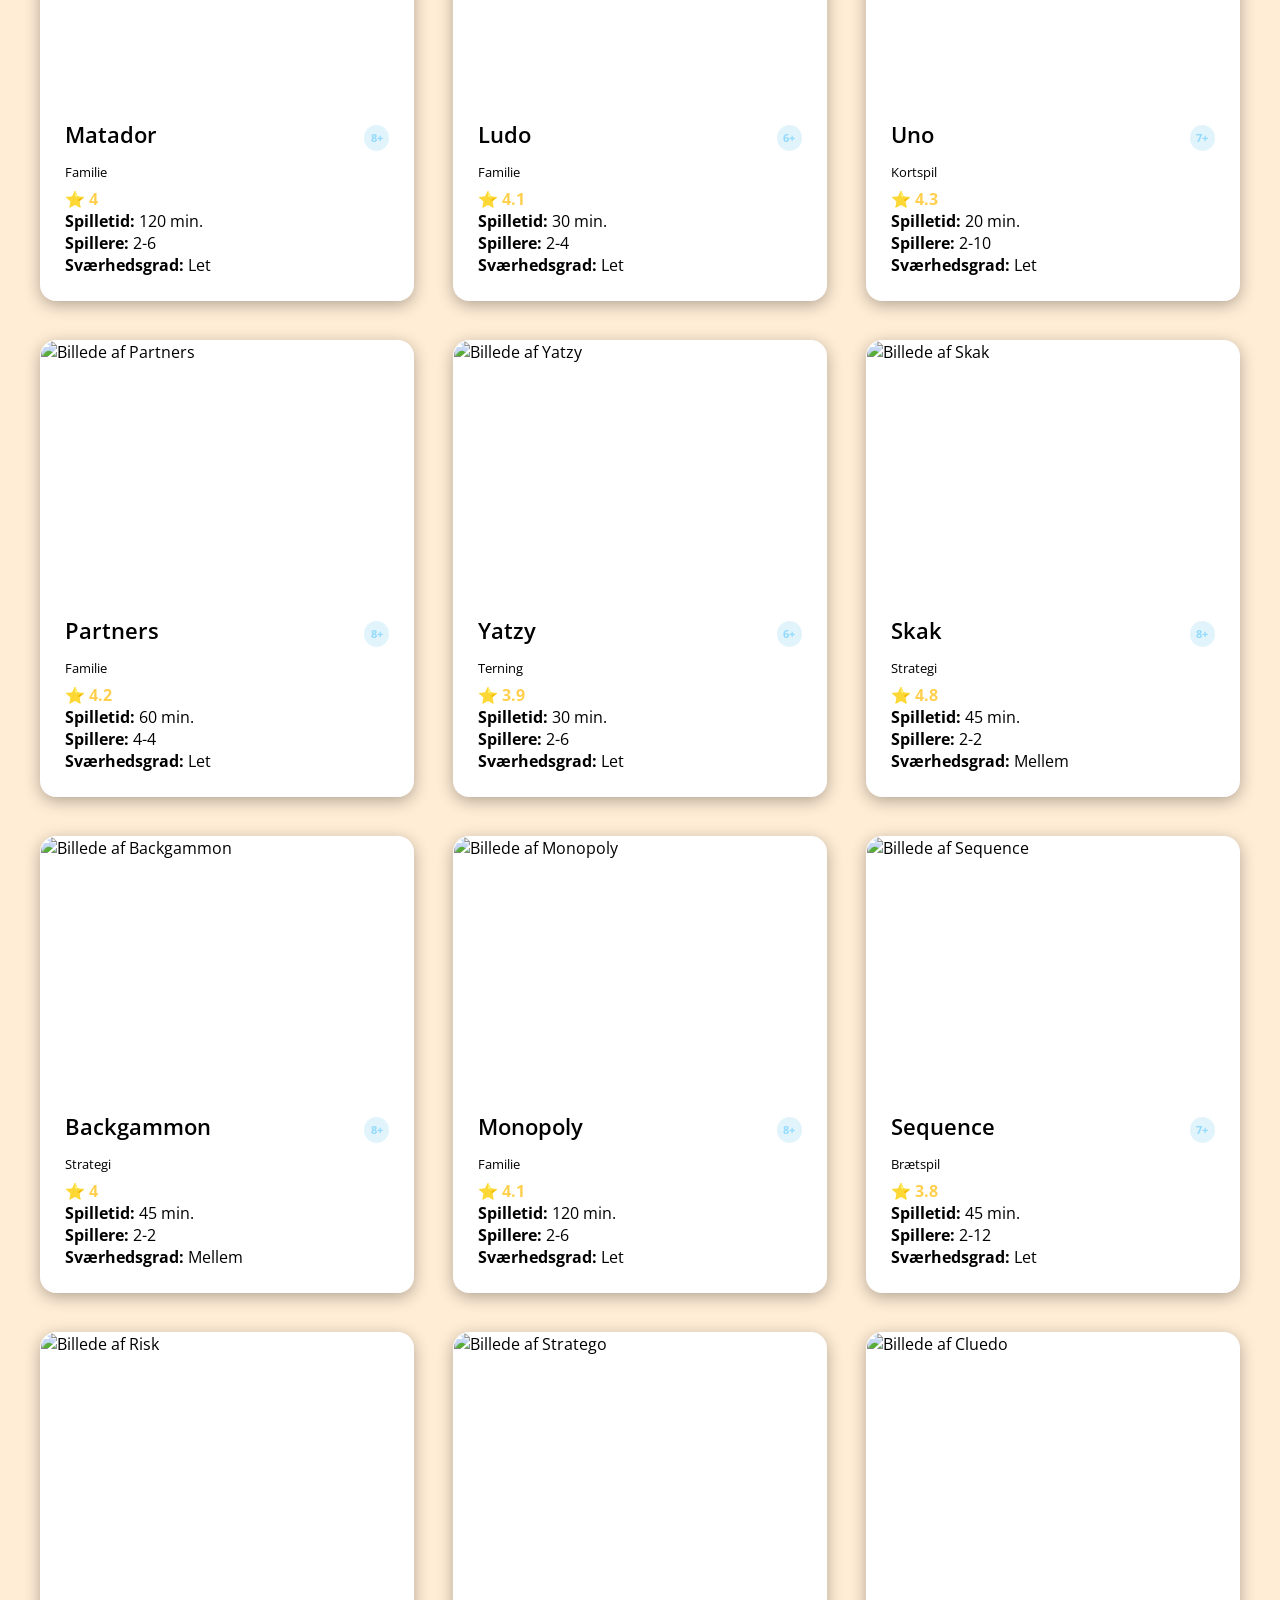
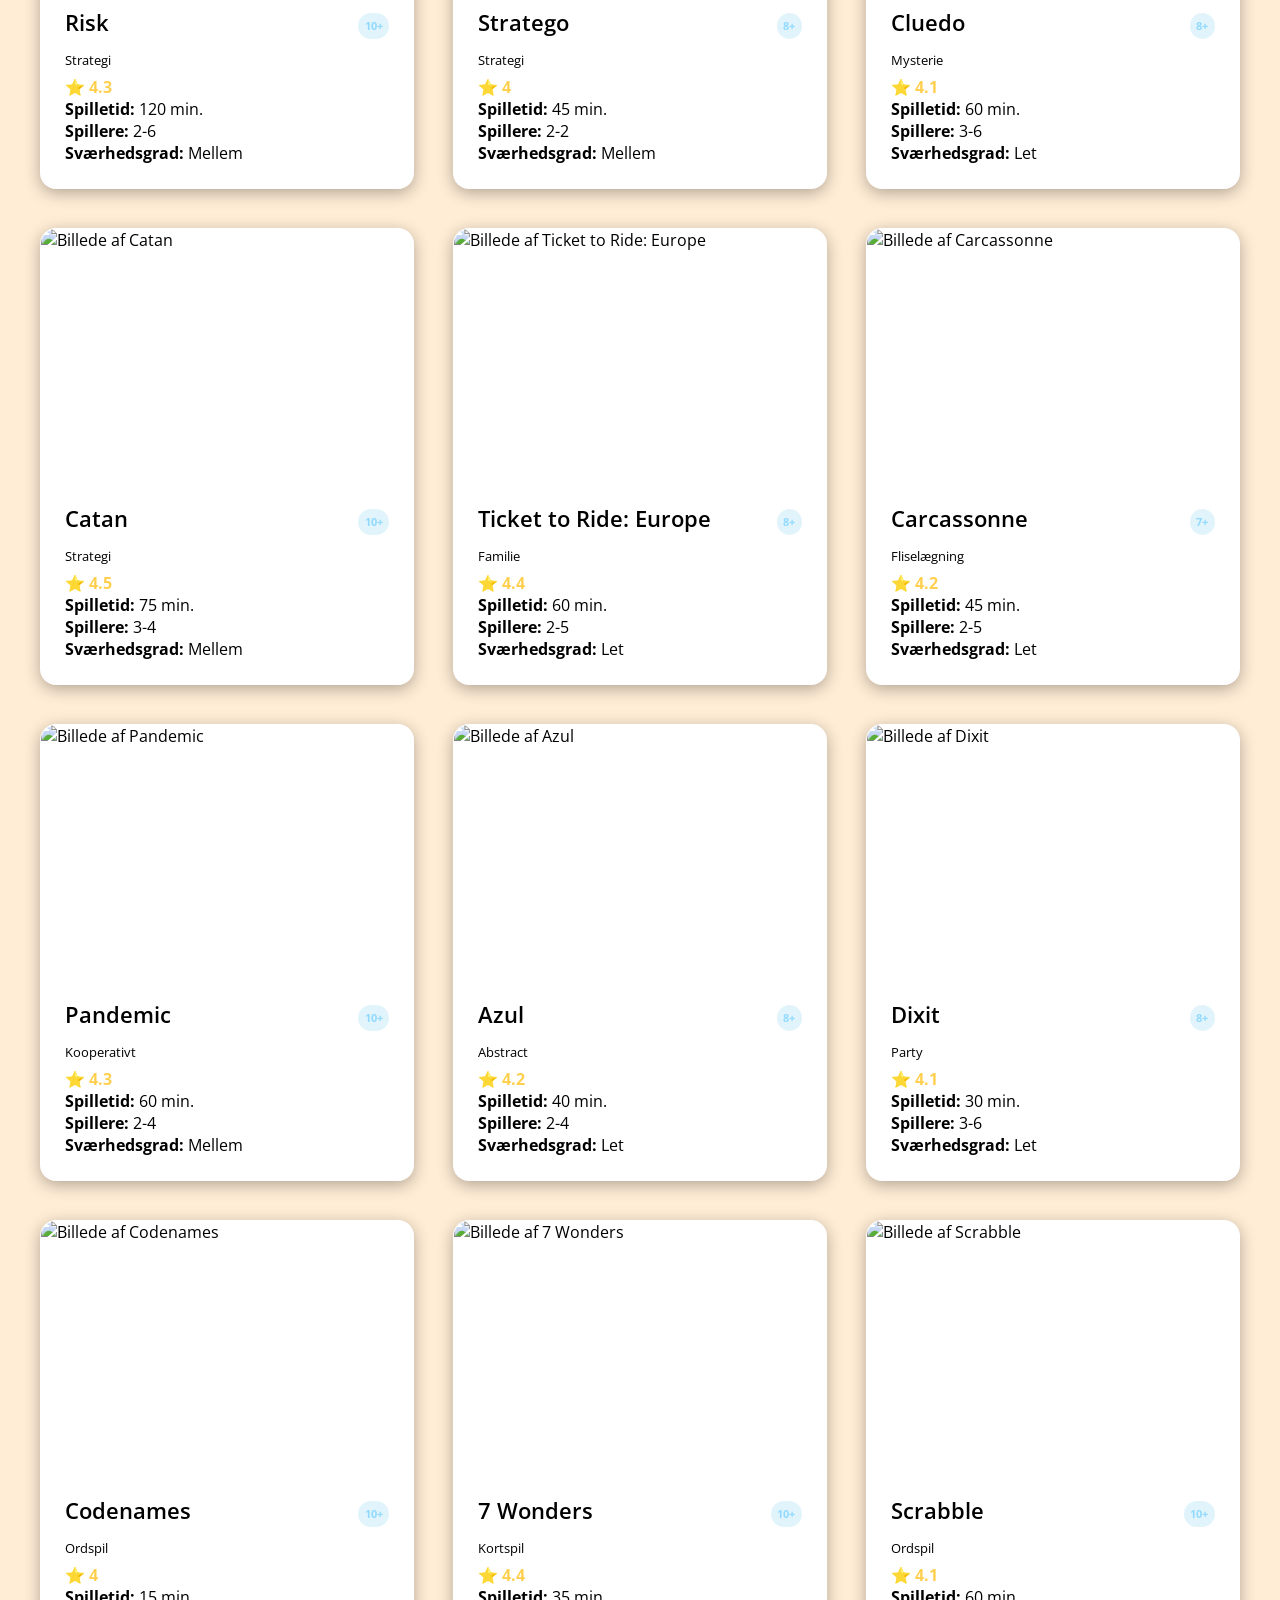
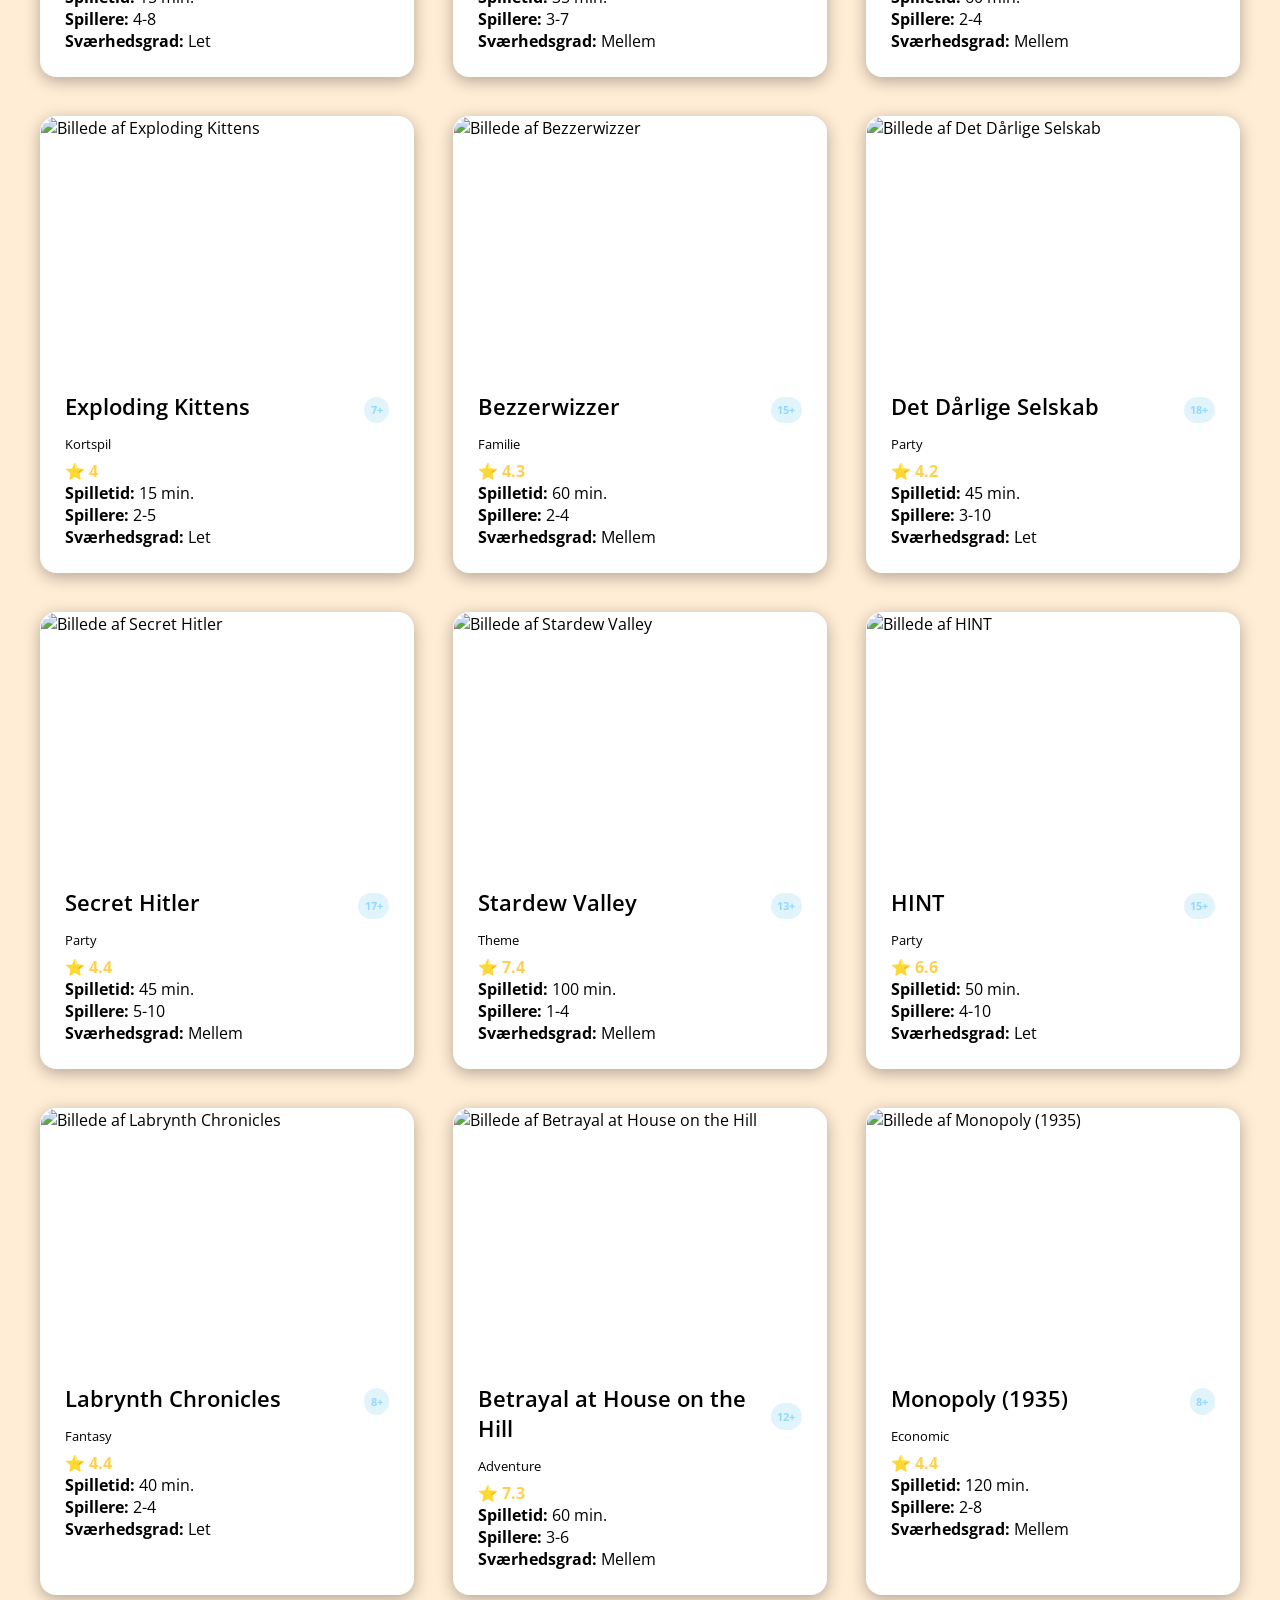
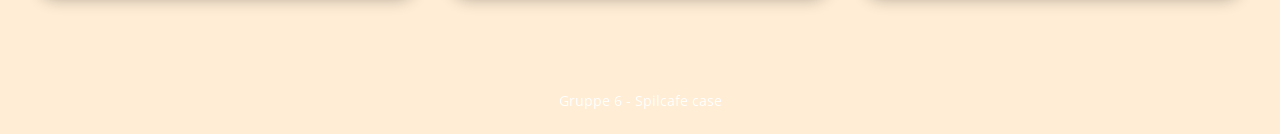
==== commit dcf594a7: "commit-nat" ====
--- a/movie-app-main/index.html
+++ b/movie-app-main/index.html
@@ -60,7 +60,7 @@
           <select id="sort-select">
             <option value="none">Ingen sortering</option>
             <option value="title">Titel (A-Å)</option>
-            <option value="year">Årstal (nyeste først)</option>
+            <option value="playtime">Spilletid (laveste først)</option>
             <option value="rating">Rating (højeste først)</option>
           </select>
         </div>
--- a/movie-app-main/app.css
+++ b/movie-app-main/app.css
@@ -71,45 +71,46 @@
   text-align: center;
   overflow: hidden; /* vigtig! */
   position: relative;
-  padding: 8rem 0 0rem;
+  padding: 8rem 0rem 0rem;
 }
 
 header h1 {
-  font-size: 100px;
+  font-size: 90px;
   color: var(--red-clr);
   font-family: var(--font-fam-headline);
   position: relative;
-  text-align: left;
-  padding-left: 8.5%;
-  padding-top: 20%;
   z-index: 3;
-
 }
 
 .hero-row {
   display: flex;
   justify-content: space-between;
-  align-items: center;
-  padding: 0 5rem;
+  align-items: flex-start;
+  gap: 1.1rem;
+  max-width: 1200px;
+  margin: 0 auto;
+  padding: 0 2rem; 
+  flex-wrap: wrap;
 }
 
 .hero-text {
-  max-width: 55%;
+  max-width: 600px;
+  flex: 1 1 400px;
+  width: 50%;
 }
 
 .hero-side-image {
   width: 550px;
   height: auto;
  position: relative;
-  transform: translateY(-60px);
-  padding-right: 10%;
+  flex: 1 1 400px;
+  max-width: 100%;
 }
 
 header h1,
 .subtitle {
-  position: relative;
   z-index: 2;
-  bottom: 160px;
+  bottom: 0;
 }
 
 .subtitle {
@@ -117,7 +118,7 @@
   margin-top: 0.4rem;
   position:relative;
   text-align: left;
-  padding-left: 8.5%;
+  padding-left: 0;
   z-index: 3;
   font-family: var(--font-fam-headline);
  font-size: 30px;
@@ -125,14 +126,24 @@
 }
 
 .hero {
-   padding: 2rem 1rem;
+   padding: 2rem 0rem;
 }
 
 .popular-games-row {
   display: flex;
-  gap: 3rem;
+  gap: 2rem;
+
+  overflow-x: auto; 
+  scroll-snap-type: x mandatory;
+
   flex-wrap: wrap;
-  padding: 2rem 7.5rem;
+  margin: 0 auto;
+  padding: 2rem 2rem;
+  grid-template-columns: repeat(4, 1fr);
+  gap: clamp(1.5rem, 3vw, 2.5rem);
+  width: min(1200px, 94vw);
+
+  -webkit-overflow-scrolling: touch;
 }
 
 .popular-card {
@@ -142,10 +153,16 @@
   overflow: hidden;
   box-shadow: 0 4px 16px rgba(0, 0, 0, 0.15);
   color: black;
+  flex: 0 0 250px;
+  scroll-snap-align: start;
+}
+
+.popular-games-row::-webkit-scrollbar {
+  display: none;
 }
 
 .popular-card .movie-poster {
-  width: 100%;
+  
   height: 250px;
   object-fit: cover;
   display: block;
@@ -177,15 +194,16 @@
   }
 }
 
-/* tekst ovenpå */
 .hero-content {
-  margin-bottom: 0rem;
   color: var(--red-clr);
   margin-top: -13px;
-  padding-left: 8.5%;
+  padding-left: 0;
+  max-width: 1200px; 
+  margin: 0 auto;
+  align-items: flex-start
 }
 .hero-content h2{
-  font-size: 50px;
+  font-size: 40px;
   margin-bottom: 1%;
   font-family: var(--font-fam-txt-body);
   font-weight:bold
@@ -242,7 +260,7 @@
     border-color 200ms ease;
   font-family: var(--font-fam-txt-body);
   color: var(--text-dark);
-  width: 350px;
+ width: 100%;
 }
 
 .movie-card:hover {
@@ -257,8 +275,8 @@
 
 .movie-poster {
   width: 100%;
-  height: 400px;
-  object-fit: cover;
+  height: 250px;
+  object-fit: contain;;
   display: block;
   transition: transform 200ms ease;
 }
@@ -280,7 +298,7 @@
 
 .genre {
   font-size: 0.8rem;
-  color: #d5e5f1;
+  color: black;
   margin-top: 0.3rem;
 }
 
@@ -389,8 +407,7 @@
   padding: 0;
   border: 1px solid rgba(105, 200, 240, 0.24);
   border-radius: 14px;
-  background: #d1ceae;
-  color: var(--text-light);
+  background: #FFF6E1;
   box-shadow: 0 28px 60px rgba(0, 0, 0, 0.6);
   overflow: hidden;
   position: fixed;
@@ -421,7 +438,7 @@
   border-radius: 999px;
   border: 1px solid rgba(105, 200, 240, 0.35);
   background: rgba(12, 17, 26, 0.75);
-  color: var(--text-light);
+  color: black;
   font-size: 1.1rem;
   cursor: pointer;
   display: grid;
@@ -478,19 +495,19 @@
   padding: 0.2rem 0.55rem;
   border-radius: 999px;
   background: rgba(105, 200, 240, 0.18);
-  color: rgba(105, 200, 240, 0.18);
+  color:black;
   font-size: 0.85rem;
   font-weight: 700;
 }
 
 #dialog-content p {
   margin: 0;
-  color: rgba(0, 0, 0, 0.18);
+  color: black;
   line-height: 1.55;
 }
 
 #dialog-content p strong {
-  color: var(--text-light);
+  color: var(--red-clr);
 }
 
 #dialog-content .movie-genre {
@@ -501,11 +518,11 @@
 .movie-description {
   margin-top: 0.45rem !important;
   padding: 0.9rem;
-  background: rgba(105, 200, 240, 0.08);
-  border: 1px solid rgba(105, 200, 240, 0.2);
+  background: #FFF0CF;
+  border: 1px solid black;
   border-left: 4px solid var(--accent);
   border-radius: 10px;
-  color: var(--text-light) !important;
+  color: black !important;
 }
 
 @media (max-width: 768px) {
@@ -533,7 +550,7 @@
 
 #movie-count {
   font-size: 0.9rem;
-  color: var(--text-muted);
+  color: rgb(147, 61, 61);
   font-weight: 700;
 }
 
@@ -578,4 +595,15 @@
   .movie-card .movie-poster {
     height: 300px;
   }
+}
+
+.popular-swiper {
+  max-width: 1200px;
+  margin: 0 auto;
+  padding: 2rem 0;
+}
+
+.swiper-button-next,
+.swiper-button-prev {
+  color: var(--red-clr);
 }
